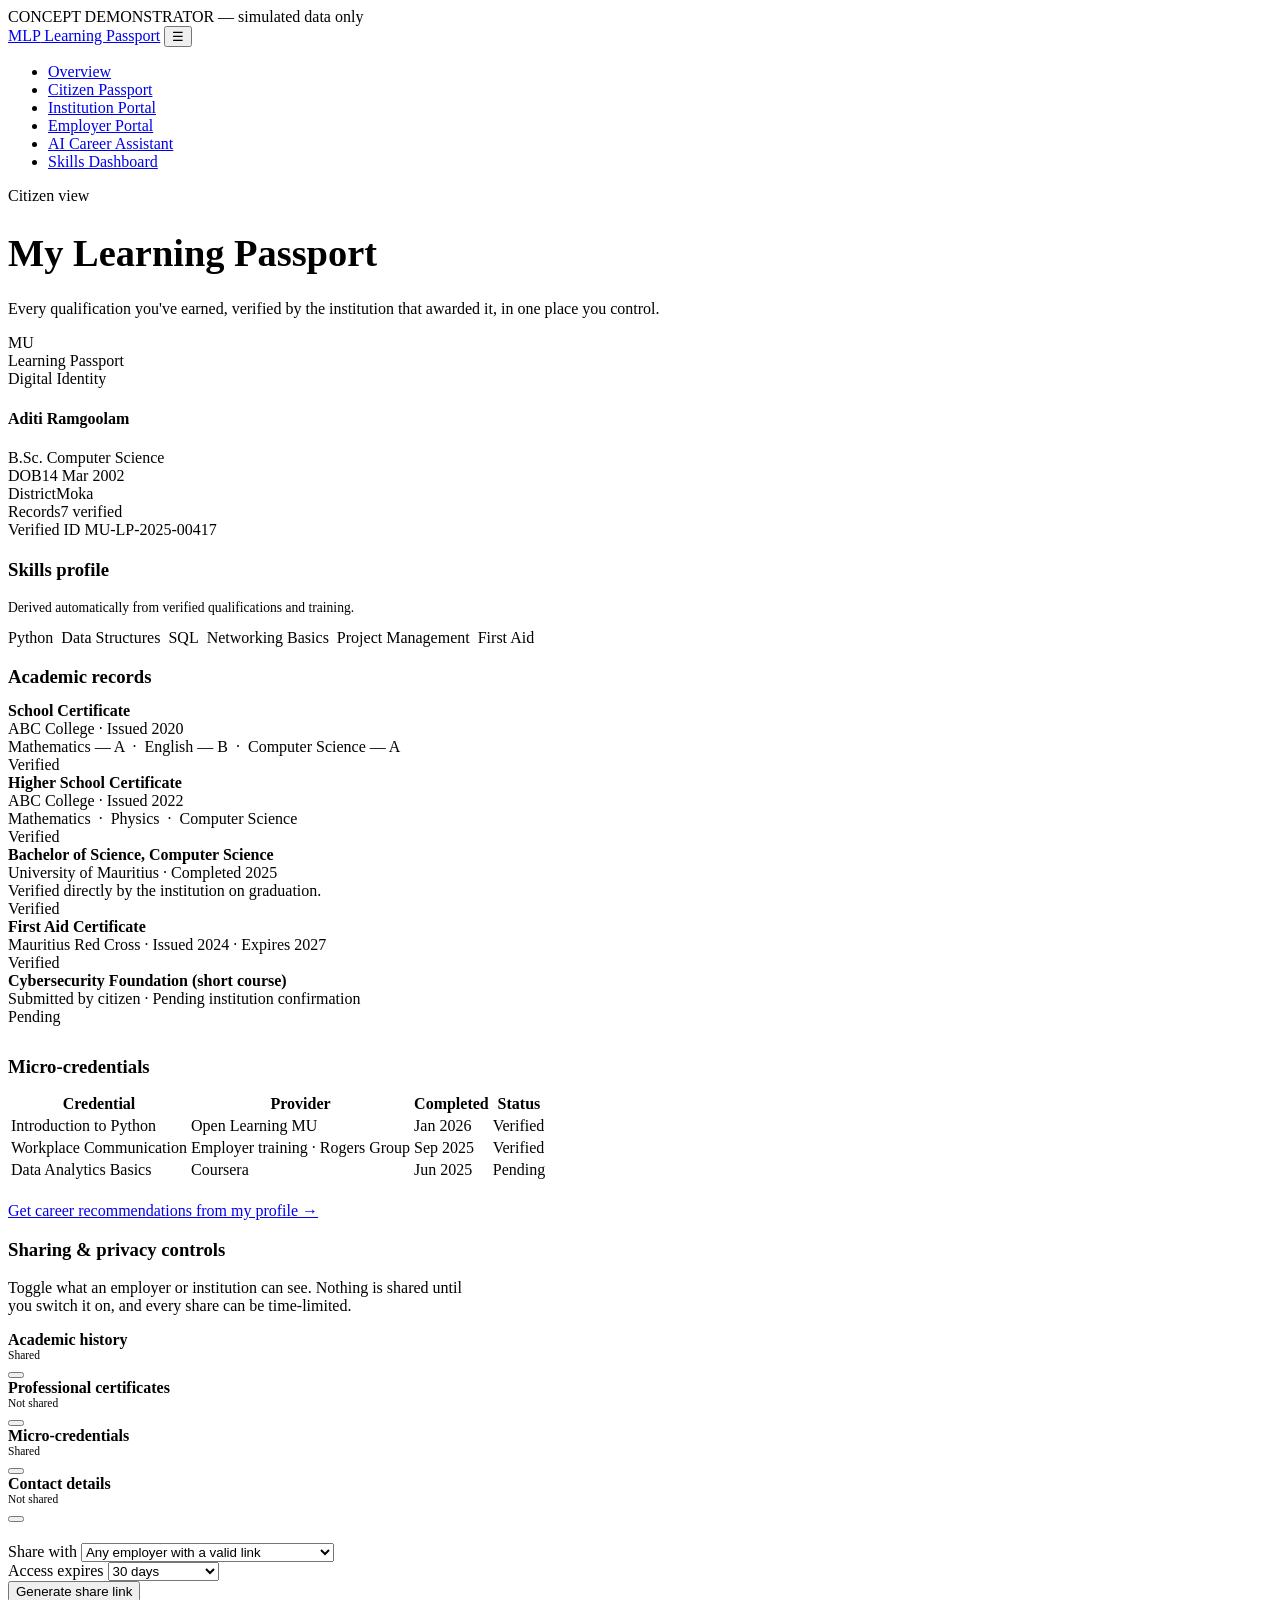
==== citizen.html @ 4d5eb3af "Add files via upload" ====
<!DOCTYPE html>
<html lang="en">
<head>
<meta charset="UTF-8">
<meta name="viewport" content="width=device-width, initial-scale=1.0">
<title>Citizen Passport — Mauritius Learning Passport</title>
<link rel="preconnect" href="https://fonts.googleapis.com">
<link href="https://fonts.googleapis.com/css2?family=Fraunces:opsz,wght@9..144,400;9..144,500;9..144,600&family=IBM+Plex+Sans:wght@400;500;600;700&family=IBM+Plex+Mono:wght@400;500&display=swap" rel="stylesheet">
<link rel="stylesheet" href="assets/css/main.css">
</head>
<body>

<div class="disclaimer-bar">CONCEPT DEMONSTRATOR — simulated data only</div>

<nav class="site-nav">
  <div class="container">
    <a href="index.html" class="brand"><span class="mark">MLP</span> Learning Passport</a>
    <button class="nav-toggle" aria-label="Toggle menu">☰</button>
    <ul class="nav-links">
      <li><a href="index.html">Overview</a></li>
      <li><a href="citizen.html" class="active">Citizen Passport</a></li>
      <li><a href="institution.html">Institution Portal</a></li>
      <li><a href="employer.html">Employer Portal</a></li>
      <li><a href="ai-assistant.html">AI Career Assistant</a></li>
      <li><a href="dashboard.html">Skills Dashboard</a></li>
    </ul>
  </div>
</nav>

<header class="page-header">
  <div class="container">
    <div class="eyebrow">Citizen view</div>
    <h1 style="font-size:2.4rem;">My Learning Passport</h1>
    <p>Every qualification you've earned, verified by the institution that awarded it, in one place you control.</p>
  </div>
</header>

<section class="section-tight">
  <div class="container grid grid-2" style="grid-template-columns: 1fr 1.6fr; align-items:start;">

    <!-- profile summary -->
    <div>
      <div class="passport-card" style="margin-bottom:20px;">
        <div class="pc-top">
          <div class="pc-emblem">MU</div>
          <div class="pc-country">Learning Passport<br>Digital Identity</div>
        </div>
        <h4>Aditi Ramgoolam</h4>
        <div class="pc-role">B.Sc. Computer Science</div>
        <div class="pc-rows">
          <div class="pc-row"><span>DOB</span><span>14 Mar 2002</span></div>
          <div class="pc-row"><span>District</span><span>Moka</span></div>
          <div class="pc-row"><span>Records</span><span>7 verified</span></div>
        </div>
        <div class="pc-footer">
          <span class="stamp">Verified</span>
          <span class="pc-code">ID MU-LP-2025-00417</span>
        </div>
      </div>

      <div class="card">
        <h3>Skills profile</h3>
        <p style="font-size:0.85rem;">Derived automatically from verified qualifications and training.</p>
        <div style="display:flex;flex-wrap:wrap;gap:8px;">
          <span class="tag">Python</span>
          <span class="tag">Data Structures</span>
          <span class="tag">SQL</span>
          <span class="tag">Networking Basics</span>
          <span class="tag">Project Management</span>
          <span class="tag">First Aid</span>
        </div>
      </div>
    </div>

    <!-- records -->
    <div>
      <h3 style="margin-bottom:14px;">Academic records</h3>

      <div class="record-card">
        <div class="rc-main">
          <strong>School Certificate</strong>
          <div class="rc-meta">ABC College · Issued 2020</div>
          <div class="rc-sub">Mathematics — A &nbsp;·&nbsp; English — B &nbsp;·&nbsp; Computer Science — A</div>
        </div>
        <span class="stamp">Verified</span>
      </div>

      <div class="record-card">
        <div class="rc-main">
          <strong>Higher School Certificate</strong>
          <div class="rc-meta">ABC College · Issued 2022</div>
          <div class="rc-sub">Mathematics &nbsp;·&nbsp; Physics &nbsp;·&nbsp; Computer Science</div>
        </div>
        <span class="stamp">Verified</span>
      </div>

      <div class="record-card">
        <div class="rc-main">
          <strong>Bachelor of Science, Computer Science</strong>
          <div class="rc-meta">University of Mauritius · Completed 2025</div>
          <div class="rc-sub">Verified directly by the institution on graduation.</div>
        </div>
        <span class="stamp">Verified</span>
      </div>

      <div class="record-card">
        <div class="rc-main">
          <strong>First Aid Certificate</strong>
          <div class="rc-meta">Mauritius Red Cross · Issued 2024 · Expires 2027</div>
        </div>
        <span class="stamp">Verified</span>
      </div>

      <div class="record-card">
        <div class="rc-main">
          <strong>Cybersecurity Foundation (short course)</strong>
          <div class="rc-meta">Submitted by citizen · Pending institution confirmation</div>
        </div>
        <span class="stamp pending">Pending</span>
      </div>

      <h3 style="margin:30px 0 14px;">Micro-credentials</h3>
      <div class="table-wrap">
        <table>
          <thead><tr><th>Credential</th><th>Provider</th><th>Completed</th><th>Status</th></tr></thead>
          <tbody>
            <tr><td>Introduction to Python</td><td>Open Learning MU</td><td>Jan 2026</td><td><span class="stamp" style="transform:none;">Verified</span></td></tr>
            <tr><td>Workplace Communication</td><td>Employer training · Rogers Group</td><td>Sep 2025</td><td><span class="stamp" style="transform:none;">Verified</span></td></tr>
            <tr><td>Data Analytics Basics</td><td>Coursera</td><td>Jun 2025</td><td><span class="stamp pending" style="transform:none;">Pending</span></td></tr>
          </tbody>
        </table>
      </div>

      <div style="margin-top:20px;">
        <a href="ai-assistant.html" class="btn btn-primary btn-sm">Get career recommendations from my profile →</a>
      </div>
    </div>
  </div>
</section>

<section class="section section-alt">
  <div class="container">
    <h3>Sharing &amp; privacy controls</h3>
    <p style="max-width:60ch;">Toggle what an employer or institution can see. Nothing is shared until you switch it on, and every share can be time-limited.</p>

    <div class="card" style="max-width:640px;">
      <div class="switch">
        <div><strong>Academic history</strong><div class="switch-status" style="font-family:var(--font-mono);font-size:0.72rem;color:var(--emerald);">Shared</div></div>
        <button class="switch-track on" aria-checked="true"></button>
      </div>
      <div class="switch">
        <div><strong>Professional certificates</strong><div class="switch-status" style="font-family:var(--font-mono);font-size:0.72rem;color:var(--ink-soft);">Not shared</div></div>
        <button class="switch-track" aria-checked="false"></button>
      </div>
      <div class="switch">
        <div><strong>Micro-credentials</strong><div class="switch-status" style="font-family:var(--font-mono);font-size:0.72rem;color:var(--emerald);">Shared</div></div>
        <button class="switch-track on" aria-checked="true"></button>
      </div>
      <div class="switch" style="border-bottom:none;">
        <div><strong>Contact details</strong><div class="switch-status" style="font-family:var(--font-mono);font-size:0.72rem;color:var(--ink-soft);">Not shared</div></div>
        <button class="switch-track" aria-checked="false"></button>
      </div>
    </div>

    <div class="field-row" style="max-width:640px;margin-top:20px;">
      <div>
        <label>Share with</label>
        <select><option>Any employer with a valid link</option><option>Rogers Group HR</option><option>University of Mauritius — Alumni Office</option></select>
      </div>
      <div>
        <label>Access expires</label>
        <select><option>30 days</option><option>7 days</option><option>90 days</option><option>Until I revoke it</option></select>
      </div>
    </div>
    <button class="btn btn-dark" onclick="alert('Share link generated: mlp.mu/share/8f2c-91ad (demo only)')">Generate share link</button>
  </div>
</section>

<footer class="site-footer">
  <div class="container">
    <div>Mauritius Learning Passport — concept demonstrator. No real citizen data is stored or transmitted.</div>
  </div>
</footer>

<script src="assets/js/main.js"></script>
</body>
</html>
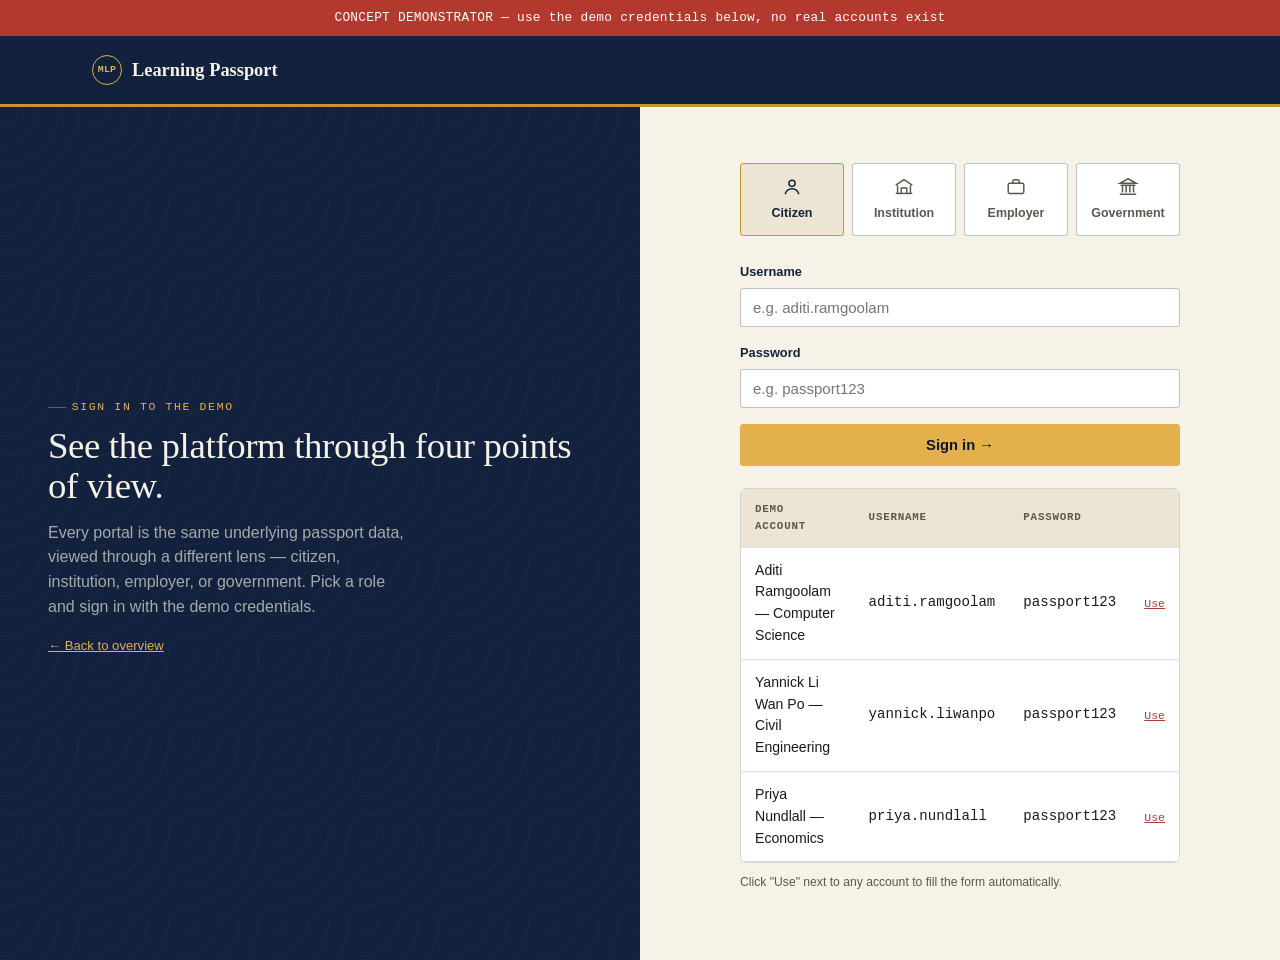
==== commit c5fce125: "Add files via upload" ====
--- a/citizen.html
+++ b/citizen.html
@@ -6,11 +6,473 @@
 <title>Citizen Passport — Mauritius Learning Passport</title>
 <link rel="preconnect" href="https://fonts.googleapis.com">
 <link href="https://fonts.googleapis.com/css2?family=Fraunces:opsz,wght@9..144,400;9..144,500;9..144,600&family=IBM+Plex+Sans:wght@400;500;600;700&family=IBM+Plex+Mono:wght@400;500&display=swap" rel="stylesheet">
-<link rel="stylesheet" href="assets/css/main.css">
+<style>
+/* ==========================================================================
+   Mauritius Learning Passport — Design System
+   Concept: the site itself reads as a passport — stamped pages, guilloché
+   security patterns, a visa-page grid, and a navy/paper palette drawn from
+   official travel documents rather than generic "startup SaaS" styling.
+   ========================================================================== */
+
+:root {
+  /* ---- Color: passport cover navy, paper cream, wax-stamp coral, gold foil, verified emerald ---- */
+  --navy:        #12213D;
+  --navy-deep:   #0B1729;
+  --navy-soft:   #24365A;
+  --paper:       #F6F2E7;
+  --paper-dim:   #ECE5D3;
+  --ink:         #1A1A17;
+  --ink-soft:    #5B584E;
+  --gold:        #C9962C;
+  --gold-bright: #E3B04B;
+  --coral:       #B3392E;
+  --emerald:     #1F5C4A;
+  --emerald-soft:#DCEAE3;
+  --line:        rgba(18,33,61,0.14);
+  --line-strong: rgba(18,33,61,0.28);
+
+  --font-display: 'Fraunces', Georgia, serif;
+  --font-body: 'IBM Plex Sans', -apple-system, sans-serif;
+  --font-mono: 'IBM Plex Mono', 'Courier New', monospace;
+
+  --radius-s: 3px;
+  --radius-m: 6px;
+  --shadow-card: 0 1px 2px rgba(18,33,61,0.06), 0 8px 24px -12px rgba(18,33,61,0.18);
+}
+
+* { box-sizing: border-box; }
+html { scroll-behavior: smooth; }
+
+body {
+  margin: 0;
+  background: var(--paper);
+  color: var(--ink);
+  font-family: var(--font-body);
+  font-size: 16px;
+  line-height: 1.55;
+  -webkit-font-smoothing: antialiased;
+}
+
+img { max-width: 100%; display: block; }
+a { color: inherit; }
+
+h1, h2, h3, h4 {
+  font-family: var(--font-display);
+  font-weight: 600;
+  line-height: 1.08;
+  margin: 0 0 0.4em;
+  letter-spacing: -0.01em;
+  color: var(--navy);
+}
+h1 { font-size: clamp(2.4rem, 5vw, 4.2rem); font-weight: 500; }
+h2 { font-size: clamp(1.7rem, 3vw, 2.5rem); }
+h3 { font-size: 1.3rem; }
+p { margin: 0 0 1em; color: var(--ink-soft); }
+
+.eyebrow {
+  font-family: var(--font-mono);
+  font-size: 0.72rem;
+  letter-spacing: 0.14em;
+  text-transform: uppercase;
+  color: var(--coral);
+  display: inline-flex;
+  align-items: center;
+  gap: 0.5em;
+  margin-bottom: 0.9em;
+}
+.eyebrow::before {
+  content: "";
+  width: 18px; height: 1px;
+  background: var(--coral);
+  display: inline-block;
+}
+
+.container {
+  max-width: 1160px;
+  margin: 0 auto;
+  padding: 0 32px;
+}
+
+/* ---- guilloché security-print watermark, used sparingly on navy fields ---- */
+.watermark {
+  background-color: var(--navy);
+  background-image:
+    repeating-radial-gradient(circle at 0 0, transparent 0, transparent 18px, rgba(227,176,75,0.05) 19px, transparent 20px),
+    repeating-radial-gradient(circle at 100% 100%, transparent 0, transparent 18px, rgba(227,176,75,0.05) 19px, transparent 20px);
+  background-size: 90px 90px;
+}
+
+/* ==================== NAV ==================== */
+.site-nav {
+  position: sticky; top: 0; z-index: 50;
+  background: var(--navy);
+  border-bottom: 3px solid var(--gold);
+}
+.site-nav .container {
+  display: flex; align-items: center; justify-content: space-between;
+  height: 68px;
+}
+.brand {
+  display: flex; align-items: center; gap: 10px;
+  font-family: var(--font-display);
+  color: var(--paper);
+  font-size: 1.15rem;
+  text-decoration: none;
+  font-weight: 600;
+}
+.brand .mark {
+  width: 30px; height: 30px;
+  border: 1.5px solid var(--gold-bright);
+  border-radius: 50%;
+  display: flex; align-items: center; justify-content: center;
+  font-family: var(--font-mono);
+  font-size: 0.62rem;
+  color: var(--gold-bright);
+  letter-spacing: 0.02em;
+}
+.nav-links {
+  display: flex; gap: 4px;
+  list-style: none; margin: 0; padding: 0;
+}
+.nav-links a {
+  display: inline-block;
+  padding: 9px 14px;
+  font-size: 0.86rem;
+  color: rgba(246,242,231,0.72);
+  text-decoration: none;
+  border-radius: var(--radius-s);
+  transition: color .15s, background .15s;
+  white-space: nowrap;
+}
+.nav-links a:hover { color: var(--paper); background: rgba(246,242,231,0.08); }
+.nav-links a.active { color: var(--navy); background: var(--gold-bright); font-weight: 600; }
+.nav-toggle { display: none; }
+
+@media (max-width: 900px) {
+  .nav-links { position: fixed; inset: 68px 0 auto 0; flex-direction: column; background: var(--navy-deep);
+    padding: 10px; gap: 0; border-bottom: 1px solid var(--line-strong); transform: translateY(-8px); opacity: 0;
+    pointer-events: none; transition: all .18s; }
+  .nav-links.open { transform: translateY(0); opacity: 1; pointer-events: auto; }
+  .nav-links a { display: block; padding: 12px 14px; }
+  .nav-toggle {
+    display: block; background: none; border: 1px solid rgba(246,242,231,0.3); color: var(--paper);
+    width: 38px; height: 34px; border-radius: var(--radius-s); font-size: 1.1rem; cursor: pointer;
+  }
+}
+
+/* ==================== BUTTONS ==================== */
+.btn {
+  display: inline-flex; align-items: center; gap: 8px;
+  font-family: var(--font-body); font-weight: 600; font-size: 0.92rem;
+  padding: 12px 22px;
+  border-radius: var(--radius-s);
+  text-decoration: none;
+  border: 1.5px solid transparent;
+  cursor: pointer;
+  transition: transform .12s ease, box-shadow .12s ease, background .12s ease;
+}
+.btn:active { transform: translateY(1px); }
+.btn-primary { background: var(--gold-bright); color: var(--navy-deep); }
+.btn-primary:hover { background: var(--gold); box-shadow: 0 6px 18px -8px rgba(201,150,44,0.6); }
+.btn-outline { background: transparent; border-color: rgba(246,242,231,0.4); color: var(--paper); }
+.btn-outline:hover { border-color: var(--paper); }
+.btn-dark { background: var(--navy); color: var(--paper); }
+.btn-dark:hover { background: var(--navy-soft); }
+.btn-sm { padding: 8px 14px; font-size: 0.8rem; }
+.btn[disabled] { opacity: 0.45; cursor: not-allowed; }
+
+/* ==================== SECTIONS / HERO ==================== */
+.section { padding: 88px 0; }
+.section-tight { padding: 56px 0; }
+.section-alt { background: var(--paper-dim); }
+.section-navy { background: var(--navy); color: var(--paper); }
+.section-navy p { color: rgba(246,242,231,0.68); }
+.section-navy h2, .section-navy h3 { color: var(--paper); }
+
+.hero {
+  padding: 76px 0 40px;
+  display: grid;
+  grid-template-columns: 1.15fr 0.85fr;
+  gap: 56px;
+  align-items: center;
+}
+@media (max-width: 900px) { .hero { grid-template-columns: 1fr; padding-top: 44px; } }
+
+.hero-lede { max-width: 46ch; font-size: 1.08rem; }
+.hero-actions { display: flex; gap: 14px; margin-top: 28px; flex-wrap: wrap; }
+.hero-stats { display: flex; gap: 32px; margin-top: 40px; flex-wrap: wrap; }
+.hero-stats div { font-family: var(--font-mono); }
+.hero-stats b { display: block; font-size: 1.5rem; color: var(--navy); font-family: var(--font-display); }
+.hero-stats span { font-size: 0.74rem; text-transform: uppercase; letter-spacing: 0.08em; color: var(--ink-soft); }
+
+/* ---- signature element: the passport booklet card ---- */
+.passport-card {
+  background: var(--navy);
+  color: var(--paper);
+  border-radius: 10px;
+  padding: 30px 28px 26px;
+  position: relative;
+  box-shadow: 0 24px 60px -20px rgba(11,23,41,0.55);
+  background-image:
+    repeating-radial-gradient(circle at 0 0, transparent 0, transparent 16px, rgba(227,176,75,0.06) 17px, transparent 18px);
+  background-size: 70px 70px;
+  border: 1px solid rgba(227,176,75,0.35);
+}
+.passport-card::before {
+  content: "";
+  position: absolute; inset: 8px;
+  border: 1px solid rgba(227,176,75,0.25);
+  border-radius: 6px;
+  pointer-events: none;
+}
+.passport-card .pc-top { display: flex; justify-content: space-between; align-items: flex-start; }
+.passport-card .pc-emblem {
+  width: 40px; height: 40px; border-radius: 50%;
+  border: 1.5px solid var(--gold-bright);
+  display: flex; align-items: center; justify-content: center;
+  font-family: var(--font-mono); font-size: 0.6rem; color: var(--gold-bright);
+}
+.passport-card .pc-country { font-family: var(--font-mono); font-size: 0.68rem; letter-spacing: 0.12em; text-transform: uppercase; color: rgba(246,242,231,0.6); text-align: right; }
+.passport-card h4 { font-family: var(--font-display); color: var(--paper); font-size: 1.5rem; margin: 22px 0 2px; }
+.passport-card .pc-role { font-family: var(--font-mono); font-size: 0.76rem; color: var(--gold-bright); letter-spacing: 0.04em; }
+.pc-rows { margin-top: 20px; display: grid; gap: 10px; }
+.pc-row { display: flex; justify-content: space-between; font-size: 0.82rem; border-bottom: 1px dashed rgba(246,242,231,0.18); padding-bottom: 8px; }
+.pc-row span:first-child { color: rgba(246,242,231,0.5); font-family: var(--font-mono); font-size: 0.72rem; text-transform: uppercase; letter-spacing: 0.06em; }
+.pc-row span:last-child { font-weight: 600; }
+.pc-footer { margin-top: 22px; display: flex; justify-content: space-between; align-items: center; }
+.pc-code { font-family: var(--font-mono); font-size: 0.68rem; color: rgba(246,242,231,0.45); letter-spacing: 0.06em; }
+
+/* ==================== STAMP ==================== */
+.stamp {
+  display: inline-flex; align-items: center; gap: 6px;
+  font-family: var(--font-mono); font-size: 0.68rem; text-transform: uppercase; letter-spacing: 0.08em;
+  border: 1.5px solid var(--emerald);
+  color: var(--emerald);
+  padding: 4px 10px 4px 8px;
+  border-radius: 30px;
+  transform: rotate(-2deg);
+  background: var(--emerald-soft);
+}
+.stamp.pending { border-color: var(--gold); color: var(--gold); background: #FBF1DC; }
+.stamp.declined { border-color: var(--coral); color: var(--coral); background: #F7E4E1; }
+.stamp::before { content: "●"; font-size: 0.5rem; }
+
+/* ==================== CARDS / GRID ==================== */
+.grid { display: grid; gap: 24px; }
+.grid-3 { grid-template-columns: repeat(3, 1fr); }
+.grid-2 { grid-template-columns: repeat(2, 1fr); }
+.grid-4 { grid-template-columns: repeat(4, 1fr); }
+@media (max-width: 900px) { .grid-3, .grid-4 { grid-template-columns: repeat(2,1fr); } }
+@media (max-width: 620px) { .grid-3, .grid-4, .grid-2 { grid-template-columns: 1fr; } }
+
+.card {
+  background: #fff;
+  border: 1px solid var(--line);
+  border-radius: var(--radius-m);
+  padding: 26px;
+  box-shadow: var(--shadow-card);
+}
+.card h3 { margin-bottom: 8px; }
+.card .num {
+  font-family: var(--font-mono); font-size: 0.72rem; color: var(--coral);
+  letter-spacing: 0.08em; margin-bottom: 14px; display: block;
+}
+
+.record-card {
+  background: #fff;
+  border: 1px solid var(--line);
+  border-left: 3px solid var(--gold);
+  border-radius: var(--radius-s);
+  padding: 18px 20px;
+  display: flex; justify-content: space-between; align-items: flex-start; gap: 16px;
+  margin-bottom: 12px;
+}
+.record-card .rc-main strong { display: block; font-size: 1rem; margin-bottom: 2px; }
+.record-card .rc-meta { font-family: var(--font-mono); font-size: 0.74rem; color: var(--ink-soft); }
+.record-card .rc-sub { font-size: 0.85rem; color: var(--ink-soft); margin-top: 6px; }
+
+/* ==================== TABLE ==================== */
+table { width: 100%; border-collapse: collapse; background: #fff; }
+th, td { text-align: left; padding: 12px 14px; font-size: 0.88rem; border-bottom: 1px solid var(--line); }
+th { font-family: var(--font-mono); font-size: 0.68rem; text-transform: uppercase; letter-spacing: 0.07em; color: var(--ink-soft); background: var(--paper-dim); }
+.table-wrap { border: 1px solid var(--line); border-radius: var(--radius-m); overflow: hidden; }
+
+/* ==================== FORMS ==================== */
+label { display: block; font-size: 0.8rem; font-weight: 600; margin-bottom: 6px; color: var(--navy); }
+input, select, textarea {
+  width: 100%; font-family: var(--font-body); font-size: 0.94rem;
+  padding: 10px 12px; border: 1.5px solid var(--line-strong); border-radius: var(--radius-s);
+  background: #fff; color: var(--ink); margin-bottom: 16px;
+}
+input:focus, select:focus, textarea:focus { outline: 2px solid var(--gold-bright); outline-offset: 1px; border-color: var(--gold); }
+.field-row { display: grid; grid-template-columns: 1fr 1fr; gap: 16px; }
+@media (max-width: 620px) { .field-row { grid-template-columns: 1fr; } }
+
+.switch { display: flex; align-items: center; justify-content: space-between; padding: 12px 0; border-bottom: 1px solid var(--line); }
+.switch-track {
+  width: 42px; height: 24px; background: var(--line-strong); border-radius: 30px; position: relative; cursor: pointer;
+  border: none; flex-shrink: 0;
+}
+.switch-track::after { content: ""; position: absolute; width: 18px; height: 18px; background: #fff; border-radius: 50%; top: 3px; left: 3px; transition: left .15s; box-shadow: 0 1px 3px rgba(0,0,0,0.3); }
+.switch-track.on { background: var(--emerald); }
+.switch-track.on::after { left: 21px; }
+
+/* ==================== TIMELINE / PHASES ==================== */
+.phase {
+  border-top: 3px solid var(--gold);
+  padding-top: 18px;
+}
+.phase .num { font-family: var(--font-mono); color: var(--coral); font-size: 0.78rem; letter-spacing: 0.1em; }
+
+/* ==================== FOOTER ==================== */
+.site-footer {
+  background: var(--navy-deep); color: rgba(246,242,231,0.55);
+  padding: 44px 0 30px; font-size: 0.85rem;
+}
+.site-footer a { color: rgba(246,242,231,0.8); text-decoration: none; }
+.site-footer .foot-top { display: flex; justify-content: space-between; flex-wrap: wrap; gap: 20px; padding-bottom: 24px; border-bottom: 1px solid rgba(246,242,231,0.12); margin-bottom: 20px; }
+
+.divider-perf {
+  height: 1px;
+  background-image: linear-gradient(to right, var(--line-strong) 50%, transparent 0%);
+  background-size: 10px 1px;
+  background-repeat: repeat-x;
+  margin: 0;
+}
+
+.tag {
+  display: inline-block; font-family: var(--font-mono); font-size: 0.68rem; text-transform: uppercase;
+  letter-spacing: 0.06em; padding: 3px 8px; border-radius: 3px; background: var(--paper-dim); color: var(--navy);
+  border: 1px solid var(--line);
+}
+
+.callout {
+  border: 1.5px dashed var(--line-strong);
+  border-radius: var(--radius-m);
+  padding: 18px 20px;
+  font-size: 0.9rem;
+  background: var(--paper-dim);
+}
+
+.disclaimer-bar {
+  background: var(--coral);
+  color: #fff;
+  text-align: center;
+  font-size: 0.8rem;
+  padding: 8px 16px;
+  font-family: var(--font-mono);
+  letter-spacing: 0.02em;
+}
+
+.page-header {
+  padding: 52px 0 30px;
+  border-bottom: 1px solid var(--line);
+  background: var(--paper-dim);
+}
+
+::selection { background: var(--gold-bright); color: var(--navy-deep); }
+
+/* ==================== SESSION BAR / LOGOUT ==================== */
+.session-bar {
+  background: var(--paper-dim);
+  border-bottom: 1px solid var(--line);
+  font-family: var(--font-mono);
+  font-size: 0.78rem;
+}
+.session-bar .container {
+  display: flex; align-items: center; justify-content: space-between;
+  padding: 8px 32px;
+}
+.session-bar .who { color: var(--ink-soft); }
+.session-bar .who b { color: var(--navy); }
+.session-bar a.logout {
+  color: var(--coral); text-decoration: none; font-weight: 600;
+}
+.session-bar a.logout:hover { text-decoration: underline; }
+
+/* ==================== LOGIN PAGE ==================== */
+.login-wrap {
+  min-height: calc(100vh - 68px);
+  display: grid;
+  grid-template-columns: 1fr 1fr;
+}
+@media (max-width: 900px) { .login-wrap { grid-template-columns: 1fr; } }
+
+.login-side {
+  background: var(--navy);
+  color: var(--paper);
+  padding: 56px 48px;
+  display: flex; flex-direction: column; justify-content: center;
+  background-image: repeating-radial-gradient(circle at 0 0, transparent 0, transparent 18px, rgba(227,176,75,0.05) 19px, transparent 20px);
+  background-size: 90px 90px;
+}
+.login-side p { color: rgba(246,242,231,0.65); }
+
+.role-tabs {
+  display: grid; grid-template-columns: repeat(4,1fr); gap: 8px; margin-bottom: 26px;
+}
+.role-tab {
+  border: 1.5px solid var(--line-strong);
+  background: #fff;
+  border-radius: var(--radius-s);
+  padding: 12px 8px;
+  text-align: center;
+  cursor: pointer;
+  font-size: 0.78rem;
+  font-weight: 600;
+  color: var(--ink-soft);
+  transition: all .12s;
+}
+.role-tab .ri { display:block; margin: 0 auto 6px; }
+.role-tab.active { border-color: var(--gold); background: var(--paper-dim); color: var(--navy); }
+
+.login-form-side {
+  padding: 56px 48px;
+  display: flex; flex-direction: column; justify-content: center;
+}
+
+.creds-table {
+  margin-top: 22px;
+  border: 1px solid var(--line);
+  border-radius: var(--radius-m);
+  overflow: hidden;
+}
+.creds-table table { font-size: 0.82rem; }
+.creds-table td.mono, .creds-table th.mono { font-family: var(--font-mono); }
+.creds-fill {
+  font-family: var(--font-mono); font-size: 0.72rem;
+  color: var(--coral); background: none; border: none; cursor: pointer; text-decoration: underline; padding: 0;
+}
+
+.login-error {
+  display: none;
+  background: #F7E4E1; color: var(--coral); border: 1px solid var(--coral);
+  border-radius: var(--radius-s); padding: 10px 14px; font-size: 0.85rem; margin-bottom: 16px;
+}
+
+/* role selector cards on homepage */
+.role-card {
+  display: block; text-decoration: none; color: inherit;
+  background: #fff; border: 1px solid var(--line); border-radius: var(--radius-m);
+  padding: 24px; transition: transform .12s, box-shadow .12s;
+}
+.role-card:hover { transform: translateY(-3px); box-shadow: var(--shadow-card); }
+.role-card .ri-wrap {
+  width: 44px; height: 44px; border-radius: 50%; background: var(--paper-dim);
+  display: flex; align-items: center; justify-content: center; margin-bottom: 14px;
+}
+
+.icon-badge {
+  display: inline-flex; align-items: center; justify-content: center;
+  width: 34px; height: 34px; border-radius: 50%; background: var(--paper-dim); flex-shrink: 0;
+}
+
+
+</style>
 </head>
 <body>
 
-<div class="disclaimer-bar">CONCEPT DEMONSTRATOR — simulated data only</div>
+<div class="disclaimer-bar">CONCEPT DEMONSTRATOR — simulated data, stored only in this browser</div>
 
 <nav class="site-nav">
   <div class="container">
@@ -21,11 +483,17 @@
       <li><a href="citizen.html" class="active">Citizen Passport</a></li>
       <li><a href="institution.html">Institution Portal</a></li>
       <li><a href="employer.html">Employer Portal</a></li>
-      <li><a href="ai-assistant.html">AI Career Assistant</a></li>
       <li><a href="dashboard.html">Skills Dashboard</a></li>
     </ul>
   </div>
 </nav>
+
+<div class="session-bar">
+  <div class="container">
+    <span class="who">Signed in as <b id="who-label">—</b> · role: citizen</span>
+    <a href="#" class="logout" onclick="mlpLogout(); return false;">Sign out</a>
+  </div>
+</div>
 
 <header class="page-header">
   <div class="container">
@@ -38,101 +506,44 @@
 <section class="section-tight">
   <div class="container grid grid-2" style="grid-template-columns: 1fr 1.6fr; align-items:start;">
 
-    <!-- profile summary -->
     <div>
       <div class="passport-card" style="margin-bottom:20px;">
         <div class="pc-top">
-          <div class="pc-emblem">MU</div>
+          <div class="pc-emblem">
+            <svg width="18" height="18" viewBox="0 0 24 24" fill="none" stroke="currentColor" stroke-width="1.6"><path d="M4 18c3-7 5-11 8-14 3 3 5 7 8 14-3-2-6-3-8-3s-5 1-8 3z"/></svg>
+          </div>
           <div class="pc-country">Learning Passport<br>Digital Identity</div>
         </div>
-        <h4>Aditi Ramgoolam</h4>
-        <div class="pc-role">B.Sc. Computer Science</div>
+        <h4 id="pc-name">—</h4>
+        <div class="pc-role" id="pc-programme">—</div>
         <div class="pc-rows">
-          <div class="pc-row"><span>DOB</span><span>14 Mar 2002</span></div>
-          <div class="pc-row"><span>District</span><span>Moka</span></div>
-          <div class="pc-row"><span>Records</span><span>7 verified</span></div>
+          <div class="pc-row"><span>DOB</span><span id="pc-dob">—</span></div>
+          <div class="pc-row"><span>District</span><span id="pc-district">—</span></div>
+          <div class="pc-row"><span>Records</span><span id="pc-count">—</span></div>
         </div>
         <div class="pc-footer">
           <span class="stamp">Verified</span>
-          <span class="pc-code">ID MU-LP-2025-00417</span>
+          <span class="pc-code" id="pc-id">—</span>
         </div>
       </div>
 
       <div class="card">
         <h3>Skills profile</h3>
         <p style="font-size:0.85rem;">Derived automatically from verified qualifications and training.</p>
-        <div style="display:flex;flex-wrap:wrap;gap:8px;">
-          <span class="tag">Python</span>
-          <span class="tag">Data Structures</span>
-          <span class="tag">SQL</span>
-          <span class="tag">Networking Basics</span>
-          <span class="tag">Project Management</span>
-          <span class="tag">First Aid</span>
-        </div>
+        <div id="skills-tags" style="display:flex;flex-wrap:wrap;gap:8px;"></div>
       </div>
     </div>
 
-    <!-- records -->
     <div>
-      <h3 style="margin-bottom:14px;">Academic records</h3>
-
-      <div class="record-card">
-        <div class="rc-main">
-          <strong>School Certificate</strong>
-          <div class="rc-meta">ABC College · Issued 2020</div>
-          <div class="rc-sub">Mathematics — A &nbsp;·&nbsp; English — B &nbsp;·&nbsp; Computer Science — A</div>
-        </div>
-        <span class="stamp">Verified</span>
-      </div>
-
-      <div class="record-card">
-        <div class="rc-main">
-          <strong>Higher School Certificate</strong>
-          <div class="rc-meta">ABC College · Issued 2022</div>
-          <div class="rc-sub">Mathematics &nbsp;·&nbsp; Physics &nbsp;·&nbsp; Computer Science</div>
-        </div>
-        <span class="stamp">Verified</span>
-      </div>
-
-      <div class="record-card">
-        <div class="rc-main">
-          <strong>Bachelor of Science, Computer Science</strong>
-          <div class="rc-meta">University of Mauritius · Completed 2025</div>
-          <div class="rc-sub">Verified directly by the institution on graduation.</div>
-        </div>
-        <span class="stamp">Verified</span>
-      </div>
-
-      <div class="record-card">
-        <div class="rc-main">
-          <strong>First Aid Certificate</strong>
-          <div class="rc-meta">Mauritius Red Cross · Issued 2024 · Expires 2027</div>
-        </div>
-        <span class="stamp">Verified</span>
-      </div>
-
-      <div class="record-card">
-        <div class="rc-main">
-          <strong>Cybersecurity Foundation (short course)</strong>
-          <div class="rc-meta">Submitted by citizen · Pending institution confirmation</div>
-        </div>
-        <span class="stamp pending">Pending</span>
-      </div>
+      <h3 style="margin-bottom:14px;">Academic &amp; professional records</h3>
+      <div id="records-list"></div>
 
       <h3 style="margin:30px 0 14px;">Micro-credentials</h3>
       <div class="table-wrap">
         <table>
           <thead><tr><th>Credential</th><th>Provider</th><th>Completed</th><th>Status</th></tr></thead>
-          <tbody>
-            <tr><td>Introduction to Python</td><td>Open Learning MU</td><td>Jan 2026</td><td><span class="stamp" style="transform:none;">Verified</span></td></tr>
-            <tr><td>Workplace Communication</td><td>Employer training · Rogers Group</td><td>Sep 2025</td><td><span class="stamp" style="transform:none;">Verified</span></td></tr>
-            <tr><td>Data Analytics Basics</td><td>Coursera</td><td>Jun 2025</td><td><span class="stamp pending" style="transform:none;">Pending</span></td></tr>
-          </tbody>
+          <tbody id="micro-list"></tbody>
         </table>
-      </div>
-
-      <div style="margin-top:20px;">
-        <a href="ai-assistant.html" class="btn btn-primary btn-sm">Get career recommendations from my profile →</a>
       </div>
     </div>
   </div>
@@ -141,26 +552,9 @@
 <section class="section section-alt">
   <div class="container">
     <h3>Sharing &amp; privacy controls</h3>
-    <p style="max-width:60ch;">Toggle what an employer or institution can see. Nothing is shared until you switch it on, and every share can be time-limited.</p>
-
-    <div class="card" style="max-width:640px;">
-      <div class="switch">
-        <div><strong>Academic history</strong><div class="switch-status" style="font-family:var(--font-mono);font-size:0.72rem;color:var(--emerald);">Shared</div></div>
-        <button class="switch-track on" aria-checked="true"></button>
-      </div>
-      <div class="switch">
-        <div><strong>Professional certificates</strong><div class="switch-status" style="font-family:var(--font-mono);font-size:0.72rem;color:var(--ink-soft);">Not shared</div></div>
-        <button class="switch-track" aria-checked="false"></button>
-      </div>
-      <div class="switch">
-        <div><strong>Micro-credentials</strong><div class="switch-status" style="font-family:var(--font-mono);font-size:0.72rem;color:var(--emerald);">Shared</div></div>
-        <button class="switch-track on" aria-checked="true"></button>
-      </div>
-      <div class="switch" style="border-bottom:none;">
-        <div><strong>Contact details</strong><div class="switch-status" style="font-family:var(--font-mono);font-size:0.72rem;color:var(--ink-soft);">Not shared</div></div>
-        <button class="switch-track" aria-checked="false"></button>
-      </div>
-    </div>
+    <p style="max-width:60ch;">Toggle what an employer or institution can see. Nothing is shared until you switch it on — try switching "Professional certificates" on here, then check the Employer Portal.</p>
+
+    <div class="card" style="max-width:640px;" id="sharing-card"></div>
 
     <div class="field-row" style="max-width:640px;margin-top:20px;">
       <div>
@@ -172,16 +566,278 @@
         <select><option>30 days</option><option>7 days</option><option>90 days</option><option>Until I revoke it</option></select>
       </div>
     </div>
-    <button class="btn btn-dark" onclick="alert('Share link generated: mlp.mu/share/8f2c-91ad (demo only)')">Generate share link</button>
+    <button class="btn btn-dark" onclick="alert('Share link generated: mlp.mu/share/' + sessionStorage.getItem('mlp_student_id').slice(-4).toLowerCase() + ' (demo only)')">Generate share link</button>
   </div>
 </section>
 
 <footer class="site-footer">
   <div class="container">
-    <div>Mauritius Learning Passport — concept demonstrator. No real citizen data is stored or transmitted.</div>
+    <div>Mauritius Learning Passport — concept demonstrator. Data is stored only in this browser (localStorage) and resets if you use "Reset demo data" on the overview page.</div>
   </div>
 </footer>
 
-<script src="assets/js/main.js"></script>
+<script>
+// Mauritius Learning Passport — demo authentication layer
+// This simulates login for four roles. Credentials are intentionally shown
+// on the login page itself, since this is a public showcase, not a real
+// identity system. Session state lives in sessionStorage (per browser tab).
+
+const MLP_DEMO_USERS = {
+  citizen: [
+    { username: 'aditi.ramgoolam', password: 'passport123', studentId: 'MU-LP-2025-00417', label: 'Aditi Ramgoolam — Computer Science' },
+    { username: 'yannick.liwanpo', password: 'passport123', studentId: 'MU-LP-2025-00418', label: 'Yannick Li Wan Po — Civil Engineering' },
+    { username: 'priya.nundlall',  password: 'passport123', studentId: 'MU-LP-2025-00419', label: 'Priya Nundlall — Economics' }
+  ],
+  institution: [
+    { username: 'admin.uom', password: 'institution123', label: 'University of Mauritius — Registrar' }
+  ],
+  employer: [
+    { username: 'hr.rogers', password: 'employer123', label: 'Rogers Group — HR' }
+  ],
+  government: [
+    { username: 'admin.moe', password: 'government123', label: 'Ministry of Education — Planning Unit' }
+  ]
+};
+
+const MLP_ROLE_HOME = {
+  citizen: 'citizen.html',
+  institution: 'institution.html',
+  employer: 'employer.html',
+  government: 'dashboard.html'
+};
+
+function mlpAttemptLogin(role, username, password) {
+  const match = (MLP_DEMO_USERS[role] || []).find(u => u.username === username && u.password === password);
+  if (!match) return null;
+  sessionStorage.setItem('mlp_role', role);
+  sessionStorage.setItem('mlp_username', username);
+  if (match.studentId) sessionStorage.setItem('mlp_student_id', match.studentId);
+  return match;
+}
+
+function mlpLogout() {
+  sessionStorage.clear();
+  window.location.href = 'login.html';
+}
+
+// Call at the top of any protected page: mlpRequireRole('citizen')
+function mlpRequireRole(role) {
+  const current = sessionStorage.getItem('mlp_role');
+  if (current !== role) {
+    window.location.href = 'login.html?role=' + role;
+  }
+}
+
+function mlpCurrentUserLabel() {
+  const role = sessionStorage.getItem('mlp_role');
+  const username = sessionStorage.getItem('mlp_username');
+  const found = (MLP_DEMO_USERS[role] || []).find(u => u.username === username);
+  return found ? found.label : username;
+}
+
+</script>
+<script>
+// Mauritius Learning Passport — demo data layer
+// Everything lives in the browser's localStorage so the demo is fully
+// interactive (issuing a certificate in the Institution Portal really
+// updates what the Citizen and Employer portals show) without any server.
+
+const MLP_STORAGE_KEY = 'mlp_students_v1';
+
+const MLP_SEED_STUDENTS = [
+  {
+    id: 'MU-LP-2025-00417',
+    name: 'Aditi Ramgoolam',
+    dob: '14 Mar 2002',
+    district: 'Moka',
+    programme: 'B.Sc. Computer Science',
+    skills: ['Python', 'Data Structures', 'SQL', 'Networking Basics', 'Project Management', 'First Aid'],
+    sharing: { academic: true, professional: false, micro: true, contact: false },
+    records: [
+      { id: 'r1', type: 'academic', title: 'School Certificate', institution: 'ABC College', year: '2020', detail: 'Mathematics — A · English — B · Computer Science — A', status: 'verified' },
+      { id: 'r2', type: 'academic', title: 'Higher School Certificate', institution: 'ABC College', year: '2022', detail: 'Mathematics · Physics · Computer Science', status: 'verified' },
+      { id: 'r3', type: 'academic', title: 'Bachelor of Science, Computer Science', institution: 'University of Mauritius', year: '2025', detail: 'First Class Honours — verified directly by the institution on graduation.', status: 'verified' },
+      { id: 'r4', type: 'professional', title: 'First Aid Certificate', institution: 'Mauritius Red Cross', year: '2024', detail: 'Valid until 2027', status: 'verified' },
+      { id: 'r5', type: 'professional', title: 'Cybersecurity Foundation (short course)', institution: 'Self-submitted', year: '2026', detail: 'Awaiting institution confirmation.', status: 'pending' },
+      { id: 'r6', type: 'micro', title: 'Introduction to Python', institution: 'Open Learning MU', year: '2026', detail: 'Completed Jan 2026', status: 'verified' },
+      { id: 'r7', type: 'micro', title: 'Workplace Communication', institution: 'Rogers Group (employer training)', year: '2025', detail: 'Completed Sep 2025', status: 'verified' },
+      { id: 'r8', type: 'micro', title: 'Data Analytics Basics', institution: 'Coursera', year: '2025', detail: 'Completed Jun 2025', status: 'pending' }
+    ]
+  },
+  {
+    id: 'MU-LP-2025-00418',
+    name: 'Yannick Li Wan Po',
+    dob: '02 Nov 2001',
+    district: 'Plaines Wilhems',
+    programme: 'B.Eng. Civil Engineering',
+    skills: ['AutoCAD', 'Structural Analysis', 'Site Management', 'Health & Safety'],
+    sharing: { academic: true, professional: true, micro: false, contact: false },
+    records: [
+      { id: 'r1', type: 'academic', title: 'School Certificate', institution: 'Royal College Curepipe', year: '2019', detail: 'Mathematics — A · Physics — A · Chemistry — B', status: 'verified' },
+      { id: 'r2', type: 'academic', title: 'Higher School Certificate', institution: 'Royal College Curepipe', year: '2021', detail: 'Mathematics · Physics · Design & Technology', status: 'verified' },
+      { id: 'r3', type: 'academic', title: 'Bachelor of Engineering, Civil Engineering', institution: 'University of Mauritius', year: '2025', detail: 'Verified directly by the institution on graduation.', status: 'verified' },
+      { id: 'r4', type: 'professional', title: 'Site Safety Supervisor Certificate', institution: 'Ministry of Labour', year: '2025', detail: 'Valid until 2028', status: 'verified' }
+    ]
+  },
+  {
+    id: 'MU-LP-2025-00419',
+    name: 'Priya Nundlall',
+    dob: '27 Jul 2003',
+    district: 'Flacq',
+    programme: 'B.A. Economics',
+    skills: ['Data Analysis', 'Public Policy', 'Excel', 'Report Writing'],
+    sharing: { academic: true, professional: false, micro: true, contact: false },
+    records: [
+      { id: 'r1', type: 'academic', title: 'School Certificate', institution: 'Flacq SSS', year: '2020', detail: 'Mathematics — B · English — A · Economics — A', status: 'verified' },
+      { id: 'r2', type: 'academic', title: 'Higher School Certificate', institution: 'Flacq SSS', year: '2022', detail: 'Economics · Mathematics · Sociology', status: 'verified' },
+      { id: 'r3', type: 'academic', title: 'Bachelor of Arts, Economics', institution: 'University of Mauritius', year: '2025', detail: 'Verified directly by the institution on graduation.', status: 'verified' },
+      { id: 'r4', type: 'micro', title: 'Public Policy Analysis', institution: 'Open Learning MU', year: '2026', detail: 'Completed Feb 2026', status: 'verified' }
+    ]
+  }
+];
+
+function mlpSeedIfEmpty() {
+  if (!localStorage.getItem(MLP_STORAGE_KEY)) {
+    localStorage.setItem(MLP_STORAGE_KEY, JSON.stringify(MLP_SEED_STUDENTS));
+  }
+}
+
+function mlpGetStudents() {
+  mlpSeedIfEmpty();
+  return JSON.parse(localStorage.getItem(MLP_STORAGE_KEY));
+}
+
+function mlpGetStudentById(id) {
+  return mlpGetStudents().find(s => s.id === id) || null;
+}
+
+function mlpSaveStudents(list) {
+  localStorage.setItem(MLP_STORAGE_KEY, JSON.stringify(list));
+}
+
+function mlpAddRecord(studentId, record) {
+  const list = mlpGetStudents();
+  const student = list.find(s => s.id === studentId);
+  if (!student) return false;
+  record.id = 'r' + Date.now();
+  student.records.unshift(record);
+  mlpSaveStudents(list);
+  return true;
+}
+
+function mlpSetSharing(studentId, key, value) {
+  const list = mlpGetStudents();
+  const student = list.find(s => s.id === studentId);
+  if (!student) return false;
+  student.sharing[key] = value;
+  mlpSaveStudents(list);
+  return true;
+}
+
+function mlpTotalRecordsIssued() {
+  return mlpGetStudents().reduce((sum, s) => sum + s.records.filter(r => r.status === 'verified').length, 0);
+}
+
+function mlpResetDemoData() {
+  localStorage.removeItem(MLP_STORAGE_KEY);
+  sessionStorage.clear();
+  mlpSeedIfEmpty();
+}
+
+</script>
+<script>
+// Mauritius Learning Passport — shared front-end behaviour
+// Everything here is a client-side simulation for demo purposes only.
+// No data leaves the browser; nothing is sent to a real server.
+
+document.addEventListener('DOMContentLoaded', () => {
+  // Mobile nav toggle
+  const toggle = document.querySelector('.nav-toggle');
+  const links = document.querySelector('.nav-links');
+  if (toggle && links) {
+    toggle.addEventListener('click', () => links.classList.toggle('open'));
+  }
+
+  // Generic on/off switches (data sharing permissions, etc.)
+  document.querySelectorAll('.switch-track').forEach(sw => {
+    sw.addEventListener('click', () => {
+      sw.classList.toggle('on');
+      sw.setAttribute('aria-checked', sw.classList.contains('on'));
+      const label = sw.closest('.switch')?.querySelector('.switch-status');
+      if (label) label.textContent = sw.classList.contains('on') ? 'Shared' : 'Not shared';
+    });
+  });
+});
+
+// Simple helper other pages can use to fake a short "processing" delay
+function withDelay(fn, ms = 650) {
+  return new Promise(resolve => setTimeout(() => resolve(fn()), ms));
+}
+
+</script>
+<script>
+mlpRequireRole('citizen');
+
+const TYPE_LABEL = { academic: 'Academic', professional: 'Professional', micro: 'Micro-credential' };
+const SHARE_LABELS = {
+  academic: 'Academic history',
+  professional: 'Professional certificates',
+  micro: 'Micro-credentials',
+  contact: 'Contact details'
+};
+
+const studentId = sessionStorage.getItem('mlp_student_id');
+let student = mlpGetStudentById(studentId);
+
+function render() {
+  student = mlpGetStudentById(studentId);
+  document.getElementById('who-label').textContent = mlpCurrentUserLabel();
+  document.getElementById('pc-name').textContent = student.name;
+  document.getElementById('pc-programme').textContent = student.programme;
+  document.getElementById('pc-dob').textContent = student.dob;
+  document.getElementById('pc-district').textContent = student.district;
+  document.getElementById('pc-count').textContent = student.records.length + ' verified/pending';
+  document.getElementById('pc-id').textContent = 'ID ' + student.id;
+
+  document.getElementById('skills-tags').innerHTML = student.skills.map(s => `<span class="tag">${s}</span>`).join('');
+
+  const nonMicro = student.records.filter(r => r.type !== 'micro');
+  document.getElementById('records-list').innerHTML = nonMicro.map(r => `
+    <div class="record-card">
+      <div class="rc-main">
+        <strong>${r.title}</strong>
+        <div class="rc-meta">${r.institution} · ${r.year}</div>
+        <div class="rc-sub">${r.detail}</div>
+      </div>
+      <span class="stamp ${r.status === 'pending' ? 'pending' : ''}">${r.status === 'pending' ? 'Pending' : 'Verified'}</span>
+    </div>
+  `).join('') || '<p>No records yet.</p>';
+
+  const micro = student.records.filter(r => r.type === 'micro');
+  document.getElementById('micro-list').innerHTML = micro.map(r => `
+    <tr><td>${r.title}</td><td>${r.institution}</td><td>${r.year}</td>
+    <td><span class="stamp ${r.status === 'pending' ? 'pending' : ''}" style="transform:none;">${r.status === 'pending' ? 'Pending' : 'Verified'}</span></td></tr>
+  `).join('') || '<tr><td colspan="4">No micro-credentials yet.</td></tr>';
+
+  document.getElementById('sharing-card').innerHTML = Object.keys(SHARE_LABELS).map(key => `
+    <div class="switch" style="${key === 'contact' ? 'border-bottom:none;' : ''}">
+      <div><strong>${SHARE_LABELS[key]}</strong>
+        <div class="switch-status" style="font-family:var(--font-mono);font-size:0.72rem;color:${student.sharing[key] ? 'var(--emerald)' : 'var(--ink-soft)'};">${student.sharing[key] ? 'Shared' : 'Not shared'}</div>
+      </div>
+      <button class="switch-track ${student.sharing[key] ? 'on' : ''}" data-key="${key}" aria-checked="${!!student.sharing[key]}"></button>
+    </div>
+  `).join('');
+
+  document.querySelectorAll('#sharing-card .switch-track').forEach(btn => {
+    btn.addEventListener('click', () => {
+      const key = btn.dataset.key;
+      mlpSetSharing(studentId, key, !student.sharing[key]);
+      render();
+    });
+  });
+}
+
+render();
+</script>
 </body>
 </html>
